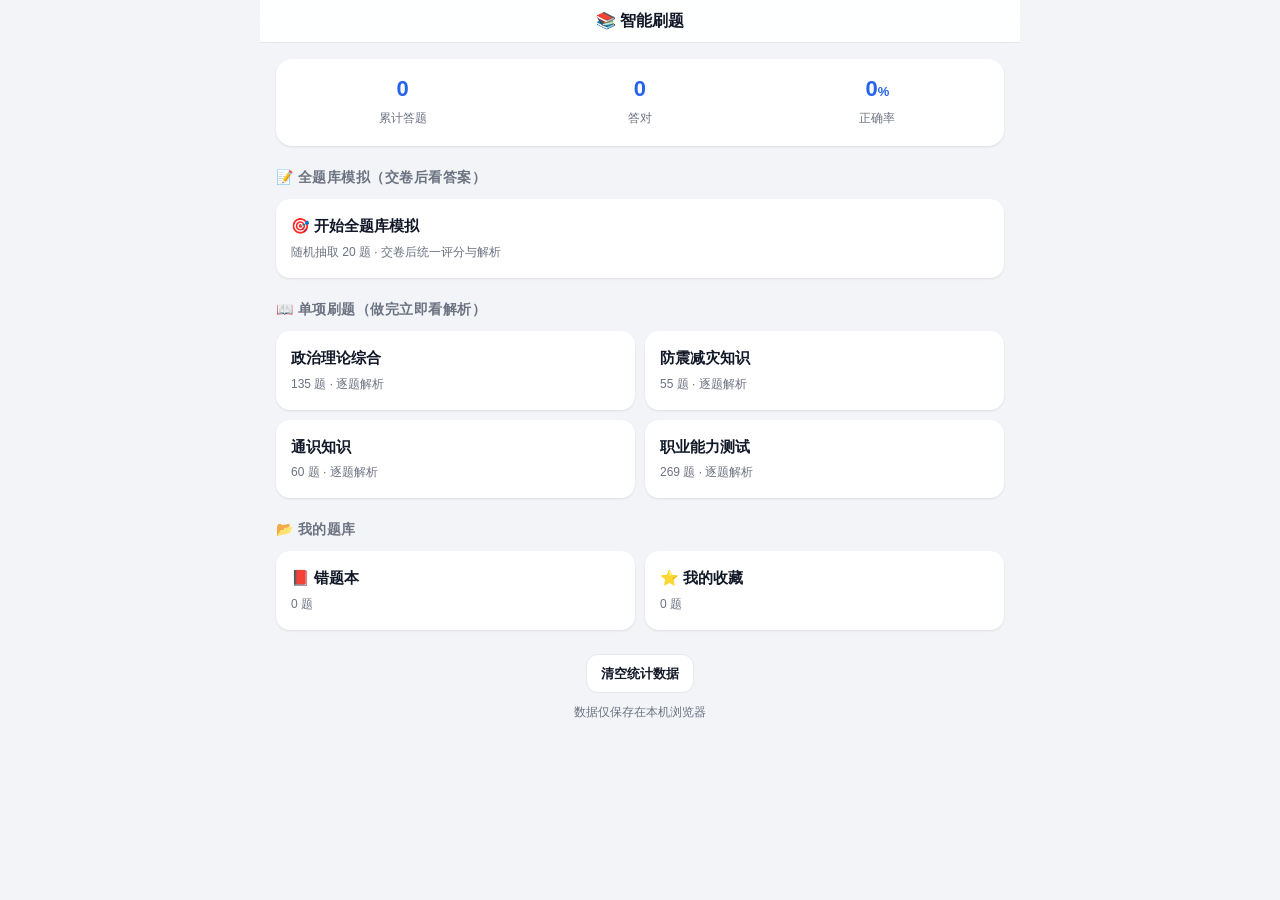
==== quiz_app/index.html @ 37c01683 "first commit" ====
<!doctype html>
<html lang="zh-CN">
  <head>
    <meta charset="UTF-8" />
    <meta
      name="viewport"
      content="width=device-width, initial-scale=1.0, viewport-fit=cover"
    />
    <meta name="apple-mobile-web-app-capable" content="yes" />
    <meta name="mobile-web-app-capable" content="yes" />
    <meta name="apple-mobile-web-app-status-bar-style" content="default" />
    <meta name="apple-mobile-web-app-title" content="刷题" />
    <meta name="theme-color" content="#2563eb" />
    <title>智能刷题</title>
    <link rel="stylesheet" href="style.css" />
  </head>
  <body>
    <!-- 顶栏 -->
    <div id="topbar" class="topbar"></div>

    <!-- 主内容区 -->
    <main id="view" class="view"></main>

    <!-- ============================================
       题库文件：每个模块一个 js 文件
       这些文件会向 window.ModuleData 添加数据
       如果你以后新增了模块，继续加 <script src="data/xxx.js"></script>
       ============================================ -->
    <script src="data/politics.js"></script>
    <script src="data/disaster.js"></script>
    <script src="data/general.js"></script>
    <script src="data/career.js"></script>

    <!-- 核心逻辑 -->
    <script src="app.js"></script>
  </body>
</html>
---- quiz_app/style.css ----
/* 样式代码 */
:root {
  --bg: #f2f4f8;
  --card: #fff;
  --text: #111827;
  --sub: #6b7280;
  --primary: #2563eb;
  --primary-dark: #1d4ed8;
  --primary-soft: #e8efff;
  --green: #15803d;
  --green-soft: #e7f6ec;
  --red: #b91c1c;
  --red-soft: #fdecec;
  --border: #e5e7eb;
  --shadow: 0 1px 3px rgba(16, 24, 40, 0.06), 0 1px 2px rgba(16, 24, 40, 0.04);
}

* {
  box-sizing: border-box;
  -webkit-tap-highlight-color: transparent;
}

html {
  -webkit-text-size-adjust: 100%;
}

body {
  margin: 0 auto;
  max-width: 760px;
  min-height: 100vh;
  background: var(--bg);
  color: var(--text);
  font:
    16px/1.65 -apple-system,
    BlinkMacSystemFont,
    "Segoe UI",
    "PingFang SC",
    "Hiragino Sans GB",
    "Microsoft YaHei",
    sans-serif;
}

button {
  font: inherit;
  cursor: pointer;
  border: none;
  background: none;
  color: inherit;
}

/* ---------- 顶栏 ---------- */
.topbar {
  position: sticky;
  top: 0;
  z-index: 50;
  display: flex;
  align-items: center;
  gap: 8px;
  padding: calc(env(safe-area-inset-top) + 8px) 12px 8px;
  background: rgba(255, 255, 255, 0.92);
  -webkit-backdrop-filter: saturate(180%) blur(12px);
  backdrop-filter: saturate(180%) blur(12px);
  border-bottom: 1px solid var(--border);
}

.tb-title {
  flex: 1;
  text-align: center;
  font-weight: 600;
  font-size: 16px;
  white-space: nowrap;
  overflow: hidden;
  text-overflow: ellipsis;
}

.tb-back {
  font-size: 15px;
  color: var(--primary);
  padding: 6px 8px;
  border-radius: 8px;
  white-space: nowrap;
}

.tb-back:active {
  background: var(--primary-soft);
}

.tb-count {
  font-size: 13px;
  color: var(--sub);
  min-width: 48px;
  text-align: right;
}

/* ---------- 内容区 ---------- */
.view {
  padding: 16px 16px calc(32px + env(safe-area-inset-bottom));
}

/* ---------- 首页 ---------- */
.stat-card {
  display: flex;
  background: var(--card);
  border-radius: 16px;
  padding: 16px 8px;
  box-shadow: var(--shadow);
  margin-bottom: 20px;
}

.stat-item {
  flex: 1;
  text-align: center;
}

.stat-item b {
  display: block;
  font-size: 22px;
  color: var(--primary);
  font-weight: 700;
  line-height: 1.3;
}

.stat-item b i {
  font-size: 13px;
  font-style: normal;
}

.stat-item span {
  font-size: 12px;
  color: var(--sub);
}

.sec-title {
  font-size: 14px;
  color: var(--sub);
  font-weight: 600;
  margin: 20px 0 10px;
  letter-spacing: 0.5px;
}

.grid {
  display: grid;
  grid-template-columns: repeat(2, 1fr);
  gap: 10px;
}

.card {
  display: flex;
  flex-direction: column;
  align-items: flex-start;
  gap: 4px;
  background: var(--card);
  border-radius: 14px;
  padding: 14px;
  box-shadow: var(--shadow);
  text-align: left;
  transition: transform 0.12s;
  border: 1px solid transparent;
}

.card:active {
  transform: scale(0.97);
  border-color: var(--primary);
}

.card-name {
  font-size: 15px;
  font-weight: 600;
}

.card-sub {
  font-size: 12px;
  color: var(--sub);
}

.foot {
  margin-top: 24px;
  text-align: center;
}

.tip {
  font-size: 12px;
  color: var(--sub);
  text-align: center;
  margin-top: 10px;
}

/* ---------- 按钮 ---------- */
.btn {
  display: inline-flex;
  align-items: center;
  justify-content: center;
  padding: 11px 16px;
  border-radius: 12px;
  font-size: 15px;
  font-weight: 600;
  transition:
    transform 0.1s,
    opacity 0.2s;
}

.btn:active {
  transform: scale(0.97);
}

.btn.primary {
  background: var(--primary);
  color: #fff;
}

.btn.primary:active {
  background: var(--primary-dark);
}

.btn.ghost {
  background: #fff;
  color: var(--text);
  border: 1px solid var(--border);
}

.btn.small {
  padding: 8px 14px;
  font-size: 13px;
}

.btn:disabled {
  opacity: 0.4;
  pointer-events: none;
}

/* ---------- 进度条 ---------- */
.progress {
  height: 4px;
  background: #e3e7ef;
  border-radius: 4px;
  overflow: hidden;
  margin-bottom: 16px;
}

.progress-bar {
  height: 100%;
  background: var(--primary);
  border-radius: 4px;
  transition: width 0.25s ease;
}

/* ---------- 题目 ---------- */
.q-head {
  display: flex;
  align-items: center;
  gap: 8px;
  margin-bottom: 10px;
  flex-wrap: wrap;
}

.tag {
  font-size: 12px;
  padding: 2px 10px;
  border-radius: 20px;
  background: var(--primary-soft);
  color: var(--primary);
  font-weight: 600;
}

.tag.ghost {
  background: #eef1f6;
  color: var(--sub);
  font-weight: 500;
}

.fav-btn {
  margin-left: auto;
  font-size: 13px;
  color: var(--sub);
  padding: 4px 8px;
  border-radius: 8px;
}

.fav-btn.on {
  color: #d97706;
}

.fav-btn:active {
  background: #f3f4f6;
}

.stem {
  font-size: 17px;
  font-weight: 600;
  line-height: 1.7;
  margin-bottom: 14px;
}

.hint {
  font-size: 13px;
  color: #d97706;
  margin: -6px 0 10px;
}

.options {
  display: flex;
  flex-direction: column;
  gap: 10px;
}

.option {
  display: flex;
  gap: 10px;
  align-items: flex-start;
  background: var(--card);
  border: 1.5px solid var(--border);
  border-radius: 12px;
  padding: 12px 14px;
  transition: all 0.15s;
}

.option:active {
  transform: scale(0.99);
}

.option .badge {
  flex: 0 0 24px;
  height: 24px;
  line-height: 22px;
  text-align: center;
  border-radius: 50%;
  border: 1.5px solid var(--border);
  font-size: 13px;
  font-weight: 700;
  color: var(--sub);
  margin-top: 1px;
}

.opt-text {
  flex: 1;
  font-size: 15px;
}

.option.selected {
  border-color: var(--primary);
  background: var(--primary-soft);
}

.option.selected .badge {
  background: var(--primary);
  border-color: var(--primary);
  color: #fff;
}

.option.correct {
  border-color: var(--green);
  background: var(--green-soft);
}

.option.correct .badge {
  background: var(--green);
  border-color: var(--green);
  color: #fff;
}

.option.wrong {
  border-color: var(--red);
  background: var(--red-soft);
}

.option.wrong .badge {
  background: var(--red);
  border-color: var(--red);
  color: #fff;
}

.option.locked {
  pointer-events: none;
}

/* ---------- 解析 ---------- */
.analysis {
  margin-top: 16px;
  padding: 14px;
  border-radius: 12px;
  font-size: 14px;
  border-left: 4px solid var(--green);
  background: var(--green-soft);
  display: none;
}

.analysis.show {
  display: block;
}

.analysis.no {
  border-left-color: var(--red);
  background: var(--red-soft);
}

.an-head {
  font-weight: 700;
  margin-bottom: 6px;
}

.analysis.ok .an-head {
  color: var(--green);
}

.analysis.no .an-head {
  color: var(--red);
}

.an-row {
  margin-top: 4px;
  line-height: 1.7;
  color: #374151;
}

.an-row b {
  color: var(--text);
}

/* ---------- 底部按钮 ---------- */
.actions {
  display: flex;
  gap: 10px;
  margin-top: 20px;
}

.actions .btn {
  flex: 1;
}

.actions.vertical {
  flex-direction: column;
}

/* ---------- 结果页 ---------- */
.result-card {
  background: var(--card);
  border-radius: 18px;
  padding: 26px 16px;
  box-shadow: var(--shadow);
  text-align: center;
}

.result-emoji {
  font-size: 44px;
  line-height: 1;
}

.result-title {
  font-size: 18px;
  font-weight: 700;
  margin: 10px 0 20px;
}

.result-grid {
  display: grid;
  grid-template-columns: repeat(4, 1fr);
  gap: 6px;
}

.result-grid > div {
  display: flex;
  flex-direction: column;
}

.result-grid b {
  font-size: 20px;
  color: var(--primary);
}

.result-grid span {
  font-size: 12px;
  color: var(--sub);
}
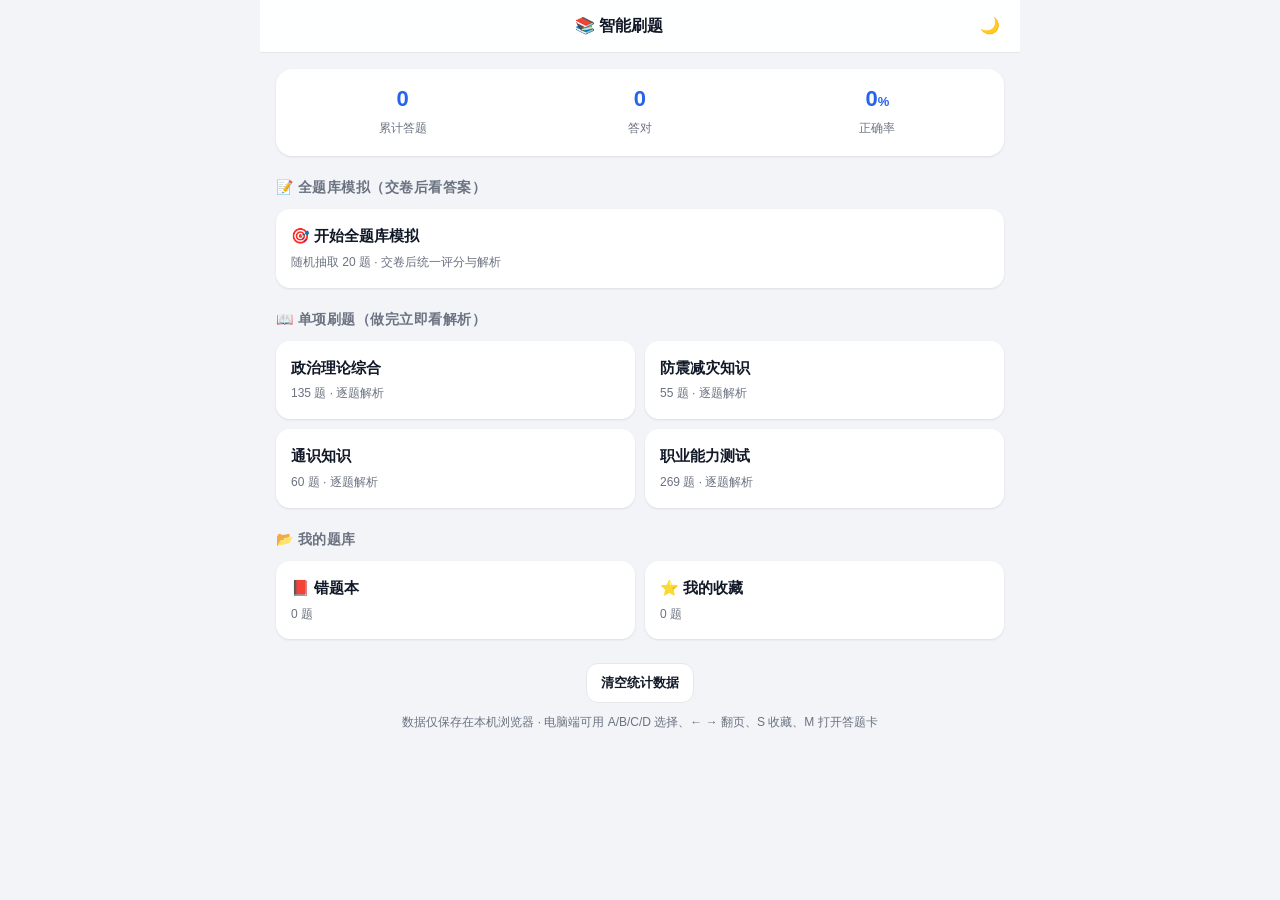
==== commit 4b9ef540: "add shortcuts, session restore, answer card, dark mode" ====
--- a/quiz_app/index.html
+++ b/quiz_app/index.html
@@ -15,23 +15,14 @@
     <link rel="stylesheet" href="style.css" />
   </head>
   <body>
-    <!-- 顶栏 -->
     <div id="topbar" class="topbar"></div>
-
-    <!-- 主内容区 -->
     <main id="view" class="view"></main>
 
-    <!-- ============================================
-       题库文件：每个模块一个 js 文件
-       这些文件会向 window.ModuleData 添加数据
-       如果你以后新增了模块，继续加 <script src="data/xxx.js"></script>
-       ============================================ -->
     <script src="data/politics.js"></script>
     <script src="data/disaster.js"></script>
     <script src="data/general.js"></script>
     <script src="data/career.js"></script>
 
-    <!-- 核心逻辑 -->
     <script src="app.js"></script>
   </body>
 </html>
--- a/quiz_app/style.css
+++ b/quiz_app/style.css
@@ -1,7 +1,9 @@
-/* 样式代码 */
+/* ============================================================
+   主题变量（浅色 + 深色）
+   ============================================================ */
 :root {
   --bg: #f2f4f8;
-  --card: #fff;
+  --card: #ffffff;
   --text: #111827;
   --sub: #6b7280;
   --primary: #2563eb;
@@ -13,17 +15,33 @@
   --red-soft: #fdecec;
   --border: #e5e7eb;
   --shadow: 0 1px 3px rgba(16, 24, 40, 0.06), 0 1px 2px rgba(16, 24, 40, 0.04);
+  --topbar-bg: rgba(255, 255, 255, 0.92);
+}
+
+:root[data-theme="dark"] {
+  --bg: #0f172a;
+  --card: #1e293b;
+  --text: #f1f5f9;
+  --sub: #94a3b8;
+  --primary: #60a5fa;
+  --primary-dark: #3b82f6;
+  --primary-soft: #1e3a5f;
+  --green: #4ade80;
+  --green-soft: #14382a;
+  --red: #f87171;
+  --red-soft: #4a1e1e;
+  --border: #334155;
+  --shadow: 0 1px 3px rgba(0, 0, 0, 0.4);
+  --topbar-bg: rgba(15, 23, 42, 0.92);
 }
 
 * {
   box-sizing: border-box;
   -webkit-tap-highlight-color: transparent;
 }
-
 html {
   -webkit-text-size-adjust: 100%;
 }
-
 body {
   margin: 0 auto;
   max-width: 760px;
@@ -38,8 +56,10 @@
     "Hiragino Sans GB",
     "Microsoft YaHei",
     sans-serif;
-}
-
+  transition:
+    background-color 0.2s,
+    color 0.2s;
+}
 button {
   font: inherit;
   cursor: pointer;
@@ -55,14 +75,13 @@
   z-index: 50;
   display: flex;
   align-items: center;
-  gap: 8px;
+  gap: 6px;
   padding: calc(env(safe-area-inset-top) + 8px) 12px 8px;
-  background: rgba(255, 255, 255, 0.92);
+  background: var(--topbar-bg);
   -webkit-backdrop-filter: saturate(180%) blur(12px);
   backdrop-filter: saturate(180%) blur(12px);
   border-bottom: 1px solid var(--border);
 }
-
 .tb-title {
   flex: 1;
   text-align: center;
@@ -72,7 +91,6 @@
   overflow: hidden;
   text-overflow: ellipsis;
 }
-
 .tb-back {
   font-size: 15px;
   color: var(--primary);
@@ -80,16 +98,36 @@
   border-radius: 8px;
   white-space: nowrap;
 }
-
 .tb-back:active {
   background: var(--primary-soft);
 }
 
-.tb-count {
+.tb-icon-btn {
+  width: 36px;
+  height: 36px;
+  border-radius: 10px;
+  font-size: 16px;
+  display: inline-flex;
+  align-items: center;
+  justify-content: center;
+  color: var(--text);
+  transition: background-color 0.12s;
+}
+.tb-icon-btn:active {
+  background: var(--primary-soft);
+}
+
+.tb-card-btn {
   font-size: 13px;
-  color: var(--sub);
-  min-width: 48px;
-  text-align: right;
+  color: var(--primary);
+  padding: 6px 10px;
+  border-radius: 8px;
+  background: var(--primary-soft);
+  font-weight: 600;
+  white-space: nowrap;
+}
+.tb-card-btn:active {
+  opacity: 0.7;
 }
 
 /* ---------- 内容区 ---------- */
@@ -106,12 +144,10 @@
   box-shadow: var(--shadow);
   margin-bottom: 20px;
 }
-
 .stat-item {
   flex: 1;
   text-align: center;
 }
-
 .stat-item b {
   display: block;
   font-size: 22px;
@@ -119,12 +155,10 @@
   font-weight: 700;
   line-height: 1.3;
 }
-
 .stat-item b i {
   font-size: 13px;
   font-style: normal;
 }
-
 .stat-item span {
   font-size: 12px;
   color: var(--sub);
@@ -137,13 +171,11 @@
   margin: 20px 0 10px;
   letter-spacing: 0.5px;
 }
-
 .grid {
   display: grid;
   grid-template-columns: repeat(2, 1fr);
   gap: 10px;
 }
-
 .card {
   display: flex;
   flex-direction: column;
@@ -156,28 +188,31 @@
   text-align: left;
   transition: transform 0.12s;
   border: 1px solid transparent;
-}
-
+  color: var(--text);
+}
 .card:active {
   transform: scale(0.97);
   border-color: var(--primary);
 }
-
 .card-name {
   font-size: 15px;
   font-weight: 600;
 }
-
 .card-sub {
   font-size: 12px;
   color: var(--sub);
 }
-
+.card.wide {
+  grid-column: span 2;
+}
+.card.resume {
+  background: linear-gradient(135deg, var(--primary-soft), var(--card));
+  border-color: var(--primary);
+}
 .foot {
   margin-top: 24px;
   text-align: center;
 }
-
 .tip {
   font-size: 12px;
   color: var(--sub);
@@ -198,31 +233,25 @@
     transform 0.1s,
     opacity 0.2s;
 }
-
 .btn:active {
   transform: scale(0.97);
 }
-
 .btn.primary {
   background: var(--primary);
   color: #fff;
 }
-
 .btn.primary:active {
   background: var(--primary-dark);
 }
-
 .btn.ghost {
-  background: #fff;
+  background: var(--card);
   color: var(--text);
   border: 1px solid var(--border);
 }
-
 .btn.small {
   padding: 8px 14px;
   font-size: 13px;
 }
-
 .btn:disabled {
   opacity: 0.4;
   pointer-events: none;
@@ -231,12 +260,11 @@
 /* ---------- 进度条 ---------- */
 .progress {
   height: 4px;
-  background: #e3e7ef;
+  background: var(--border);
   border-radius: 4px;
   overflow: hidden;
   margin-bottom: 16px;
 }
-
 .progress-bar {
   height: 100%;
   background: var(--primary);
@@ -252,7 +280,6 @@
   margin-bottom: 10px;
   flex-wrap: wrap;
 }
-
 .tag {
   font-size: 12px;
   padding: 2px 10px;
@@ -261,13 +288,11 @@
   color: var(--primary);
   font-weight: 600;
 }
-
 .tag.ghost {
-  background: #eef1f6;
+  background: var(--bg);
   color: var(--sub);
   font-weight: 500;
 }
-
 .fav-btn {
   margin-left: auto;
   font-size: 13px;
@@ -275,13 +300,11 @@
   padding: 4px 8px;
   border-radius: 8px;
 }
-
 .fav-btn.on {
   color: #d97706;
 }
-
 .fav-btn:active {
-  background: #f3f4f6;
+  background: var(--primary-soft);
 }
 
 .stem {
@@ -290,7 +313,6 @@
   line-height: 1.7;
   margin-bottom: 14px;
 }
-
 .hint {
   font-size: 13px;
   color: #d97706;
@@ -302,7 +324,6 @@
   flex-direction: column;
   gap: 10px;
 }
-
 .option {
   display: flex;
   gap: 10px;
@@ -313,11 +334,9 @@
   padding: 12px 14px;
   transition: all 0.15s;
 }
-
 .option:active {
   transform: scale(0.99);
 }
-
 .option .badge {
   flex: 0 0 24px;
   height: 24px;
@@ -330,7 +349,6 @@
   color: var(--sub);
   margin-top: 1px;
 }
-
 .opt-text {
   flex: 1;
   font-size: 15px;
@@ -340,7 +358,6 @@
   border-color: var(--primary);
   background: var(--primary-soft);
 }
-
 .option.selected .badge {
   background: var(--primary);
   border-color: var(--primary);
@@ -351,7 +368,6 @@
   border-color: var(--green);
   background: var(--green-soft);
 }
-
 .option.correct .badge {
   background: var(--green);
   border-color: var(--green);
@@ -362,7 +378,6 @@
   border-color: var(--red);
   background: var(--red-soft);
 }
-
 .option.wrong .badge {
   background: var(--red);
   border-color: var(--red);
@@ -383,35 +398,28 @@
   background: var(--green-soft);
   display: none;
 }
-
 .analysis.show {
   display: block;
 }
-
 .analysis.no {
   border-left-color: var(--red);
   background: var(--red-soft);
 }
-
 .an-head {
   font-weight: 700;
   margin-bottom: 6px;
 }
-
 .analysis.ok .an-head {
   color: var(--green);
 }
-
 .analysis.no .an-head {
   color: var(--red);
 }
-
 .an-row {
   margin-top: 4px;
   line-height: 1.7;
-  color: #374151;
-}
-
+  color: var(--text);
+}
 .an-row b {
   color: var(--text);
 }
@@ -422,11 +430,9 @@
   gap: 10px;
   margin-top: 20px;
 }
-
 .actions .btn {
   flex: 1;
 }
-
 .actions.vertical {
   flex-direction: column;
 }
@@ -439,35 +445,219 @@
   box-shadow: var(--shadow);
   text-align: center;
 }
-
 .result-emoji {
   font-size: 44px;
   line-height: 1;
 }
-
 .result-title {
   font-size: 18px;
   font-weight: 700;
   margin: 10px 0 20px;
 }
-
 .result-grid {
   display: grid;
   grid-template-columns: repeat(4, 1fr);
   gap: 6px;
 }
-
 .result-grid > div {
   display: flex;
   flex-direction: column;
 }
-
 .result-grid b {
   font-size: 20px;
   color: var(--primary);
 }
-
 .result-grid span {
   font-size: 12px;
   color: var(--sub);
 }
+
+/* ============================================================
+   答题卡
+   ============================================================ */
+.ac-overlay {
+  position: fixed;
+  inset: 0;
+  z-index: 100;
+  display: none;
+}
+.ac-overlay.show {
+  display: block;
+}
+.ac-mask {
+  position: absolute;
+  inset: 0;
+  background: rgba(0, 0, 0, 0.5);
+  animation: ac-fade 0.2s ease;
+}
+@keyframes ac-fade {
+  from {
+    opacity: 0;
+  }
+  to {
+    opacity: 1;
+  }
+}
+.ac-panel {
+  position: absolute;
+  bottom: 0;
+  left: 0;
+  right: 0;
+  margin: 0 auto;
+  max-width: 760px;
+  max-height: 82vh;
+  background: var(--card);
+  border-top-left-radius: 20px;
+  border-top-right-radius: 20px;
+  display: flex;
+  flex-direction: column;
+  box-shadow: 0 -6px 24px rgba(0, 0, 0, 0.25);
+  animation: ac-slide-up 0.25s ease;
+  padding-bottom: env(safe-area-inset-bottom);
+}
+@keyframes ac-slide-up {
+  from {
+    transform: translateY(100%);
+  }
+  to {
+    transform: translateY(0);
+  }
+}
+.ac-head {
+  display: flex;
+  align-items: center;
+  gap: 10px;
+  padding: 14px 16px 10px;
+  border-bottom: 1px solid var(--border);
+  flex-wrap: wrap;
+}
+.ac-title {
+  font-weight: 700;
+  font-size: 16px;
+}
+.ac-legend {
+  display: flex;
+  gap: 10px;
+  font-size: 12px;
+  color: var(--sub);
+  flex: 1;
+  flex-wrap: wrap;
+}
+.ac-legend > span {
+  display: inline-flex;
+  align-items: center;
+  gap: 4px;
+}
+.ac-legend .lg {
+  width: 10px;
+  height: 10px;
+  border-radius: 3px;
+  display: inline-block;
+  background: var(--bg);
+  border: 1px solid var(--border);
+}
+.ac-legend .lg.ok {
+  background: var(--green);
+  border-color: var(--green);
+}
+.ac-legend .lg.bad {
+  background: var(--red);
+  border-color: var(--red);
+}
+.ac-legend .lg.selected {
+  background: var(--primary);
+  border-color: var(--primary);
+}
+
+.ac-close-btn {
+  width: 32px;
+  height: 32px;
+  border-radius: 50%;
+  font-size: 15px;
+  background: var(--bg);
+  color: var(--sub);
+  display: inline-flex;
+  align-items: center;
+  justify-content: center;
+}
+.ac-close-btn:active {
+  background: var(--primary-soft);
+}
+
+.ac-jump-row {
+  display: flex;
+  gap: 8px;
+  padding: 10px 16px 0;
+  align-items: center;
+}
+.ac-jump-row input {
+  flex: 1;
+  padding: 8px 12px;
+  border: 1px solid var(--border);
+  border-radius: 10px;
+  font-size: 14px;
+  background: var(--bg);
+  color: var(--text);
+}
+.ac-jump-row input:focus {
+  outline: 2px solid var(--primary);
+  outline-offset: -1px;
+}
+.ac-jump-row button {
+  padding: 8px 16px;
+  border-radius: 10px;
+  background: var(--primary);
+  color: #fff;
+  font-weight: 600;
+  font-size: 14px;
+}
+.ac-jump-row button:active {
+  opacity: 0.8;
+}
+
+.ac-body {
+  padding: 12px 16px 20px;
+  overflow-y: auto;
+  -webkit-overflow-scrolling: touch;
+}
+.ac-grid {
+  display: grid;
+  grid-template-columns: repeat(auto-fill, minmax(38px, 1fr));
+  gap: 8px;
+}
+.ac-cell {
+  aspect-ratio: 1 / 1;
+  border-radius: 8px;
+  background: var(--bg);
+  border: 1.5px solid var(--border);
+  color: var(--text);
+  font-size: 13px;
+  font-weight: 600;
+  display: flex;
+  align-items: center;
+  justify-content: center;
+  transition: transform 0.1s;
+}
+.ac-cell:active {
+  transform: scale(0.92);
+}
+.ac-cell.current {
+  outline: 2px solid var(--primary);
+  outline-offset: 1px;
+  font-weight: 800;
+}
+.ac-cell.ok {
+  background: var(--green-soft);
+  border-color: var(--green);
+  color: var(--green);
+}
+.ac-cell.bad {
+  background: var(--red-soft);
+  border-color: var(--red);
+  color: var(--red);
+}
+.ac-cell.selected {
+  background: var(--primary-soft);
+  border-color: var(--primary);
+  color: var(--primary);
+}
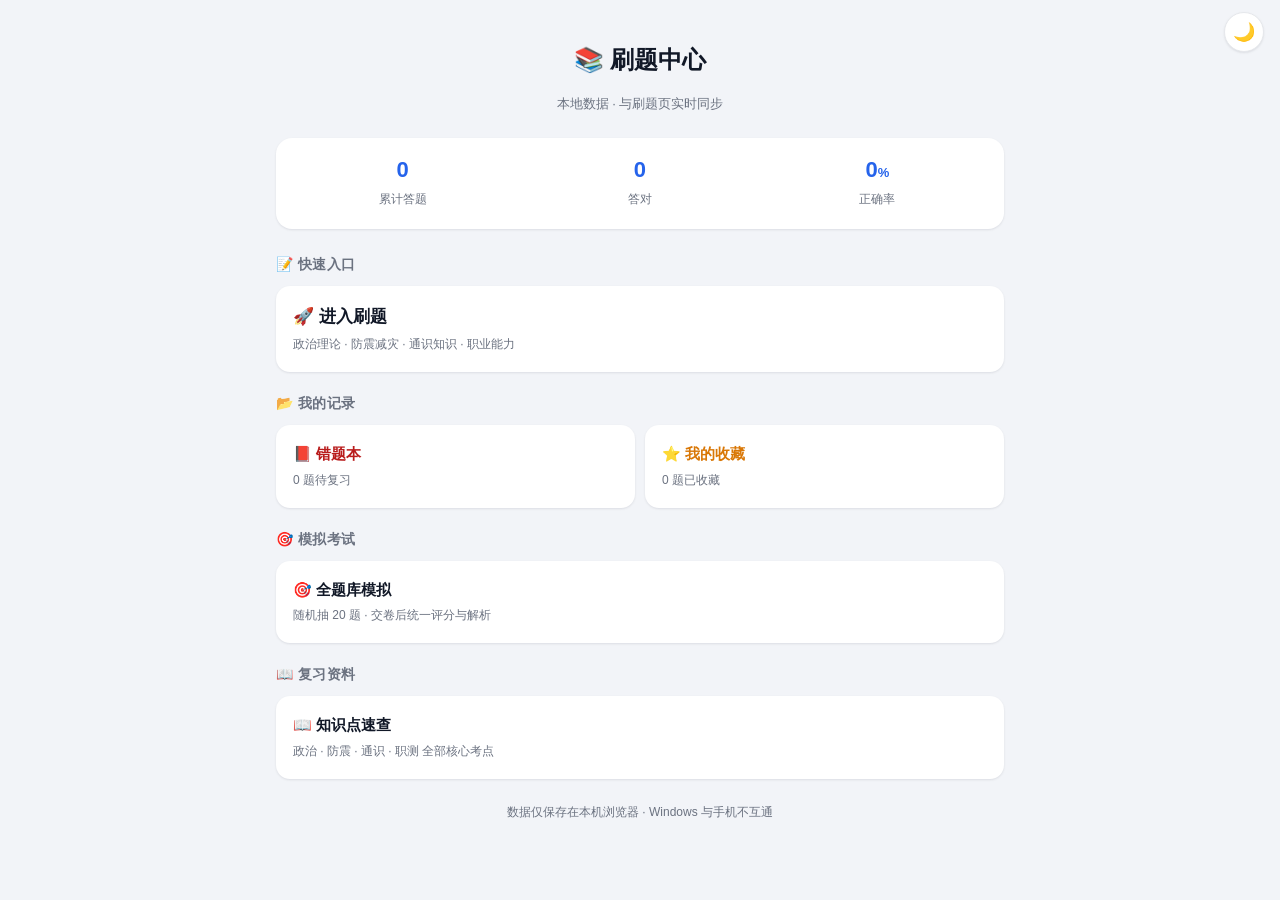
==== commit 1862d069: "fix notes page" ====
--- a/quiz_app/index.html
+++ b/quiz_app/index.html
@@ -7,22 +7,311 @@
       content="width=device-width, initial-scale=1.0, viewport-fit=cover"
     />
     <meta name="apple-mobile-web-app-capable" content="yes" />
-    <meta name="mobile-web-app-capable" content="yes" />
-    <meta name="apple-mobile-web-app-status-bar-style" content="default" />
-    <meta name="apple-mobile-web-app-title" content="刷题" />
+    <meta name="apple-mobile-web-app-title" content="刷题中心" />
     <meta name="theme-color" content="#2563eb" />
-    <title>智能刷题</title>
-    <link rel="stylesheet" href="style.css" />
+    <title>刷题中心</title>
+    <style>
+      :root {
+        --bg: #f2f4f8;
+        --card: #fff;
+        --text: #111827;
+        --sub: #6b7280;
+        --primary: #2563eb;
+        --primary-soft: #e8efff;
+        --green: #15803d;
+        --green-soft: #e7f6ec;
+        --red: #b91c1c;
+        --red-soft: #fdecec;
+        --amber: #d97706;
+        --amber-soft: #fef3c7;
+        --border: #e5e7eb;
+        --shadow:
+          0 1px 3px rgba(16, 24, 40, 0.06), 0 1px 2px rgba(16, 24, 40, 0.04);
+      }
+      :root[data-theme="dark"] {
+        --bg: #0f172a;
+        --card: #1e293b;
+        --text: #f1f5f9;
+        --sub: #94a3b8;
+        --primary: #60a5fa;
+        --primary-soft: #1e3a5f;
+        --green: #4ade80;
+        --green-soft: #14382a;
+        --red: #f87171;
+        --red-soft: #4a1e1e;
+        --amber: #fbbf24;
+        --amber-soft: #422006;
+        --border: #334155;
+        --shadow: 0 1px 3px rgba(0, 0, 0, 0.4);
+      }
+      * {
+        box-sizing: border-box;
+        -webkit-tap-highlight-color: transparent;
+      }
+      body {
+        margin: 0 auto;
+        max-width: 760px;
+        min-height: 100vh;
+        background: var(--bg);
+        color: var(--text);
+        font:
+          16px/1.65 -apple-system,
+          BlinkMacSystemFont,
+          "Segoe UI",
+          "PingFang SC",
+          "Hiragino Sans GB",
+          "Microsoft YaHei",
+          sans-serif;
+        padding: 24px 16px calc(32px + env(safe-area-inset-bottom));
+        transition:
+          background-color 0.2s,
+          color 0.2s;
+      }
+      h1 {
+        text-align: center;
+        font-size: 24px;
+        margin: 16px 0 6px;
+      }
+      .subtitle {
+        text-align: center;
+        color: var(--sub);
+        font-size: 13px;
+        margin-bottom: 24px;
+      }
+      .stat-card {
+        display: flex;
+        background: var(--card);
+        border-radius: 16px;
+        padding: 18px 8px;
+        box-shadow: var(--shadow);
+        margin-bottom: 24px;
+      }
+      .stat-item {
+        flex: 1;
+        text-align: center;
+      }
+      .stat-item b {
+        display: block;
+        font-size: 22px;
+        color: var(--primary);
+        font-weight: 700;
+        line-height: 1.3;
+      }
+      .stat-item b i {
+        font-size: 13px;
+        font-style: normal;
+      }
+      .stat-item span {
+        font-size: 12px;
+        color: var(--sub);
+      }
+
+      .sec-title {
+        font-size: 14px;
+        color: var(--sub);
+        font-weight: 600;
+        margin: 20px 0 10px;
+        letter-spacing: 0.5px;
+      }
+      .grid {
+        display: grid;
+        grid-template-columns: repeat(2, 1fr);
+        gap: 10px;
+      }
+      .card {
+        display: flex;
+        flex-direction: column;
+        align-items: flex-start;
+        gap: 4px;
+        background: var(--card);
+        border-radius: 14px;
+        padding: 16px;
+        box-shadow: var(--shadow);
+        text-align: left;
+        text-decoration: none;
+        color: var(--text);
+        transition: transform 0.12s;
+        border: 1px solid transparent;
+        cursor: pointer;
+      }
+      .card:active {
+        transform: scale(0.97);
+        border-color: var(--primary);
+      }
+      .card-name {
+        font-size: 15px;
+        font-weight: 600;
+      }
+      .card-sub {
+        font-size: 12px;
+        color: var(--sub);
+      }
+      .card.wide {
+        grid-column: span 2;
+      }
+      .card.big .card-name {
+        font-size: 17px;
+      }
+
+      .tag-wrong {
+        color: var(--red);
+      }
+      .tag-fav {
+        color: #d97706;
+      }
+
+      .tip {
+        font-size: 12px;
+        color: var(--sub);
+        text-align: center;
+        margin-top: 24px;
+      }
+
+      .theme-btn {
+        position: fixed;
+        top: calc(env(safe-area-inset-top) + 12px);
+        right: 16px;
+        width: 40px;
+        height: 40px;
+        border-radius: 50%;
+        background: var(--card);
+        color: var(--text);
+        border: 1px solid var(--border);
+        box-shadow: var(--shadow);
+        display: inline-flex;
+        align-items: center;
+        justify-content: center;
+        font-size: 18px;
+        z-index: 10;
+        cursor: pointer;
+      }
+      .theme-btn:active {
+        background: var(--primary-soft);
+      }
+    </style>
   </head>
   <body>
-    <div id="topbar" class="topbar"></div>
-    <main id="view" class="view"></main>
-
-    <script src="data/politics.js"></script>
-    <script src="data/disaster.js"></script>
-    <script src="data/general.js"></script>
-    <script src="data/career.js"></script>
-
-    <script src="app.js"></script>
+    <button class="theme-btn" id="theme-btn" aria-label="切换深色模式">
+      🌙
+    </button>
+
+    <h1>📚 刷题中心</h1>
+    <p class="subtitle">本地数据 · 与刷题页实时同步</p>
+
+    <section class="stat-card">
+      <div class="stat-item"><b id="stat-total">0</b><span>累计答题</span></div>
+      <div class="stat-item"><b id="stat-correct">0</b><span>答对</span></div>
+      <div class="stat-item">
+        <b id="stat-rate">0<i>%</i></b
+        ><span>正确率</span>
+      </div>
+    </section>
+
+    <h2 class="sec-title">📝 快速入口</h2>
+    <div class="grid">
+      <a class="card wide big" href="quiz_app/index.html">
+        <span class="card-name">🚀 进入刷题</span>
+        <span class="card-sub">政治理论 · 防震减灾 · 通识知识 · 职业能力</span>
+      </a>
+    </div>
+
+    <h2 class="sec-title">📂 我的记录</h2>
+    <div class="grid">
+      <a class="card" href="quiz_app/index.html?mode=wrong">
+        <span class="card-name tag-wrong">📕 错题本</span>
+        <span class="card-sub"><span id="wrong-count">0</span> 题待复习</span>
+      </a>
+      <a class="card" href="quiz_app/index.html?mode=fav">
+        <span class="card-name tag-fav">⭐ 我的收藏</span>
+        <span class="card-sub"><span id="fav-count">0</span> 题已收藏</span>
+      </a>
+    </div>
+
+    <h2 class="sec-title">🎯 模拟考试</h2>
+    <div class="grid">
+      <a class="card wide" href="quiz_app/index.html?mode=exam">
+        <span class="card-name">🎯 全题库模拟</span>
+        <span class="card-sub">随机抽 20 题 · 交卷后统一评分与解析</span>
+      </a>
+    </div>
+
+    <h2 class="sec-title">📖 复习资料</h2>
+    <div class="grid">
+      <a class="card wide" href="notes/index.html">
+        <span class="card-name">📖 知识点速查</span>
+        <span class="card-sub">政治 · 防震 · 通识 · 职测 全部核心考点</span>
+      </a>
+    </div>
+
+    <p class="tip">数据仅保存在本机浏览器 · Windows 与手机不互通</p>
+
+    <script>
+      (function () {
+        /* ---------------- 主题 ---------------- */
+        const THEME_KEY = "qz_theme_v1";
+        function getTheme() {
+          try {
+            const v = localStorage.getItem(THEME_KEY);
+            return v == null ? "light" : JSON.parse(v);
+          } catch (e) {
+            return "light";
+          }
+        }
+        function applyTheme() {
+          const theme = getTheme();
+          document.documentElement.setAttribute("data-theme", theme);
+          const btn = document.getElementById("theme-btn");
+          if (btn) btn.textContent = theme === "dark" ? "☀️" : "🌙";
+          const meta = document.querySelector('meta[name="theme-color"]');
+          if (meta)
+            meta.setAttribute(
+              "content",
+              theme === "dark" ? "#0f172a" : "#2563eb",
+            );
+        }
+        document
+          .getElementById("theme-btn")
+          .addEventListener("click", function () {
+            const next = getTheme() === "dark" ? "light" : "dark";
+            try {
+              localStorage.setItem(THEME_KEY, JSON.stringify(next));
+            } catch (e) {}
+            applyTheme();
+          });
+
+        /* ---------------- 数据读取 ---------------- */
+        const K = {
+          wrong: "qz_wrong_v1",
+          fav: "qz_fav_v1",
+          stats: "qz_stats_v1",
+        };
+        function read(key, fallback) {
+          try {
+            const v = localStorage.getItem(key);
+            return v == null ? fallback : JSON.parse(v);
+          } catch (e) {
+            return fallback;
+          }
+        }
+
+        const wrong = read(K.wrong, []);
+        const fav = read(K.fav, []);
+        const stats = read(K.stats, { total: 0, correct: 0 });
+
+        document.getElementById("wrong-count").textContent = wrong.length;
+        document.getElementById("fav-count").textContent = fav.length;
+
+        const total = stats.total || 0;
+        const correct = stats.correct || 0;
+        const rate = total ? Math.round((correct / total) * 100) : 0;
+
+        document.getElementById("stat-total").textContent = total;
+        document.getElementById("stat-correct").textContent = correct;
+        document.getElementById("stat-rate").innerHTML = rate + "<i>%</i>";
+
+        /* ---------------- 启动 ---------------- */
+        applyTheme();
+      })();
+    </script>
   </body>
 </html>
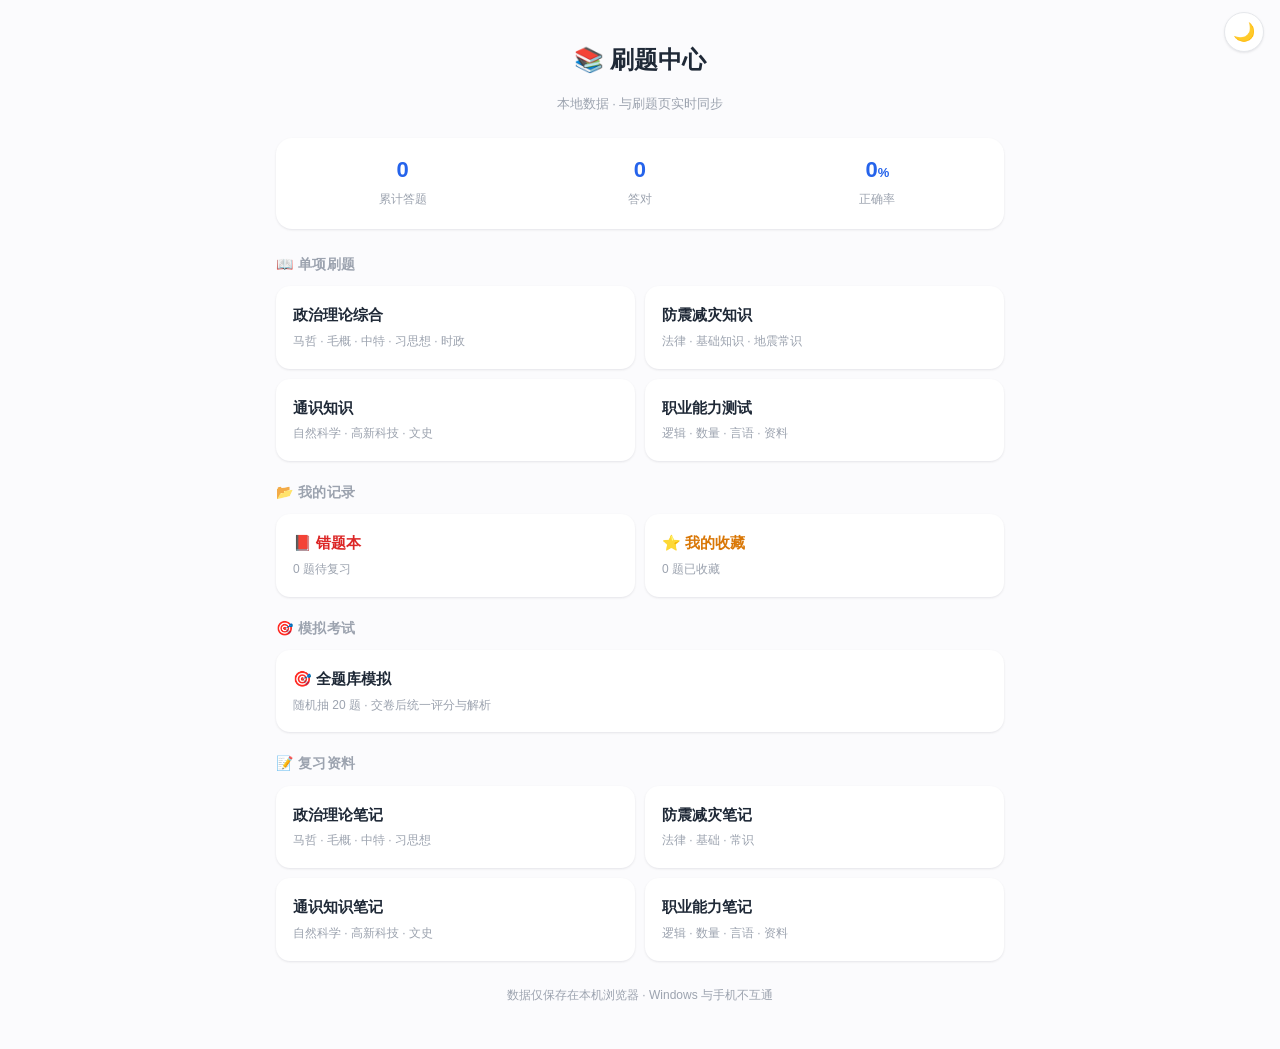
==== commit faa1bbc2: "app.js: sync portal + notes tab param" ====
--- a/quiz_app/index.html
+++ b/quiz_app/index.html
@@ -7,23 +7,22 @@
       content="width=device-width, initial-scale=1.0, viewport-fit=cover"
     />
     <meta name="apple-mobile-web-app-capable" content="yes" />
+    <meta name="mobile-web-app-capable" content="yes" />
+    <meta name="apple-mobile-web-app-status-bar-style" content="default" />
     <meta name="apple-mobile-web-app-title" content="刷题中心" />
     <meta name="theme-color" content="#2563eb" />
     <title>刷题中心</title>
     <style>
       :root {
-        --bg: #f2f4f8;
+        --bg: #fbfbfd;
         --card: #fff;
-        --text: #111827;
-        --sub: #6b7280;
+        --text: #1f2937;
+        --text-2: #4b5563;
+        --sub: #9ca3af;
         --primary: #2563eb;
-        --primary-soft: #e8efff;
-        --green: #15803d;
-        --green-soft: #e7f6ec;
-        --red: #b91c1c;
-        --red-soft: #fdecec;
+        --primary-soft: #eef2ff;
+        --red: #dc2626;
         --amber: #d97706;
-        --amber-soft: #fef3c7;
         --border: #e5e7eb;
         --shadow:
           0 1px 3px rgba(16, 24, 40, 0.06), 0 1px 2px rgba(16, 24, 40, 0.04);
@@ -31,16 +30,13 @@
       :root[data-theme="dark"] {
         --bg: #0f172a;
         --card: #1e293b;
-        --text: #f1f5f9;
+        --text: #e2e8f0;
+        --text-2: #cbd5e1;
         --sub: #94a3b8;
         --primary: #60a5fa;
         --primary-soft: #1e3a5f;
-        --green: #4ade80;
-        --green-soft: #14382a;
         --red: #f87171;
-        --red-soft: #4a1e1e;
         --amber: #fbbf24;
-        --amber-soft: #422006;
         --border: #334155;
         --shadow: 0 1px 3px rgba(0, 0, 0, 0.4);
       }
@@ -105,7 +101,6 @@
         font-size: 12px;
         color: var(--sub);
       }
-
       .sec-title {
         font-size: 14px;
         color: var(--sub);
@@ -130,7 +125,9 @@
         text-align: left;
         text-decoration: none;
         color: var(--text);
-        transition: transform 0.12s;
+        transition:
+          transform 0.12s,
+          border-color 0.12s;
         border: 1px solid transparent;
         cursor: pointer;
       }
@@ -152,21 +149,19 @@
       .card.big .card-name {
         font-size: 17px;
       }
-
       .tag-wrong {
         color: var(--red);
       }
       .tag-fav {
-        color: #d97706;
-      }
-
+        color: var(--amber);
+      }
       .tip {
         font-size: 12px;
         color: var(--sub);
         text-align: center;
         margin-top: 24px;
-      }
-
+        line-height: 1.7;
+      }
       .theme-btn {
         position: fixed;
         top: calc(env(safe-area-inset-top) + 12px);
@@ -188,6 +183,14 @@
       .theme-btn:active {
         background: var(--primary-soft);
       }
+      @media (max-width: 480px) {
+        .stat-item b {
+          font-size: 20px;
+        }
+        .card {
+          padding: 14px;
+        }
+      }
     </style>
   </head>
   <body>
@@ -207,21 +210,33 @@
       </div>
     </section>
 
-    <h2 class="sec-title">📝 快速入口</h2>
+    <h2 class="sec-title">📖 单项刷题</h2>
     <div class="grid">
-      <a class="card wide big" href="quiz_app/index.html">
-        <span class="card-name">🚀 进入刷题</span>
-        <span class="card-sub">政治理论 · 防震减灾 · 通识知识 · 职业能力</span>
+      <a class="card" href="quiz.html?module=政治理论综合">
+        <span class="card-name">政治理论综合</span>
+        <span class="card-sub">马哲 · 毛概 · 中特 · 习思想 · 时政</span>
+      </a>
+      <a class="card" href="quiz.html?module=防震减灾知识">
+        <span class="card-name">防震减灾知识</span>
+        <span class="card-sub">法律 · 基础知识 · 地震常识</span>
+      </a>
+      <a class="card" href="quiz.html?module=通识知识">
+        <span class="card-name">通识知识</span>
+        <span class="card-sub">自然科学 · 高新科技 · 文史</span>
+      </a>
+      <a class="card" href="quiz.html?module=职业能力测试">
+        <span class="card-name">职业能力测试</span>
+        <span class="card-sub">逻辑 · 数量 · 言语 · 资料</span>
       </a>
     </div>
 
     <h2 class="sec-title">📂 我的记录</h2>
     <div class="grid">
-      <a class="card" href="quiz_app/index.html?mode=wrong">
+      <a class="card" href="quiz.html?mode=wrong">
         <span class="card-name tag-wrong">📕 错题本</span>
         <span class="card-sub"><span id="wrong-count">0</span> 题待复习</span>
       </a>
-      <a class="card" href="quiz_app/index.html?mode=fav">
+      <a class="card" href="quiz.html?mode=fav">
         <span class="card-name tag-fav">⭐ 我的收藏</span>
         <span class="card-sub"><span id="fav-count">0</span> 题已收藏</span>
       </a>
@@ -229,17 +244,29 @@
 
     <h2 class="sec-title">🎯 模拟考试</h2>
     <div class="grid">
-      <a class="card wide" href="quiz_app/index.html?mode=exam">
+      <a class="card wide" href="quiz.html?mode=exam">
         <span class="card-name">🎯 全题库模拟</span>
         <span class="card-sub">随机抽 20 题 · 交卷后统一评分与解析</span>
       </a>
     </div>
 
-    <h2 class="sec-title">📖 复习资料</h2>
+    <h2 class="sec-title">📝 复习资料</h2>
     <div class="grid">
-      <a class="card wide" href="notes/index.html">
-        <span class="card-name">📖 知识点速查</span>
-        <span class="card-sub">政治 · 防震 · 通识 · 职测 全部核心考点</span>
+      <a class="card" href="notes/index.html?tab=politics">
+        <span class="card-name">政治理论笔记</span>
+        <span class="card-sub">马哲 · 毛概 · 中特 · 习思想</span>
+      </a>
+      <a class="card" href="notes/index.html?tab=disaster">
+        <span class="card-name">防震减灾笔记</span>
+        <span class="card-sub">法律 · 基础 · 常识</span>
+      </a>
+      <a class="card" href="notes/index.html?tab=general">
+        <span class="card-name">通识知识笔记</span>
+        <span class="card-sub">自然科学 · 高新科技 · 文史</span>
+      </a>
+      <a class="card" href="notes/index.html?tab=career">
+        <span class="card-name">职业能力笔记</span>
+        <span class="card-sub">逻辑 · 数量 · 言语 · 资料</span>
       </a>
     </div>
 
@@ -247,7 +274,6 @@
 
     <script>
       (function () {
-        /* ---------------- 主题 ---------------- */
         const THEME_KEY = "qz_theme_v1";
         function getTheme() {
           try {
@@ -279,7 +305,6 @@
             applyTheme();
           });
 
-        /* ---------------- 数据读取 ---------------- */
         const K = {
           wrong: "qz_wrong_v1",
           fav: "qz_fav_v1",
@@ -309,7 +334,6 @@
         document.getElementById("stat-correct").textContent = correct;
         document.getElementById("stat-rate").innerHTML = rate + "<i>%</i>";
 
-        /* ---------------- 启动 ---------------- */
         applyTheme();
       })();
     </script>
